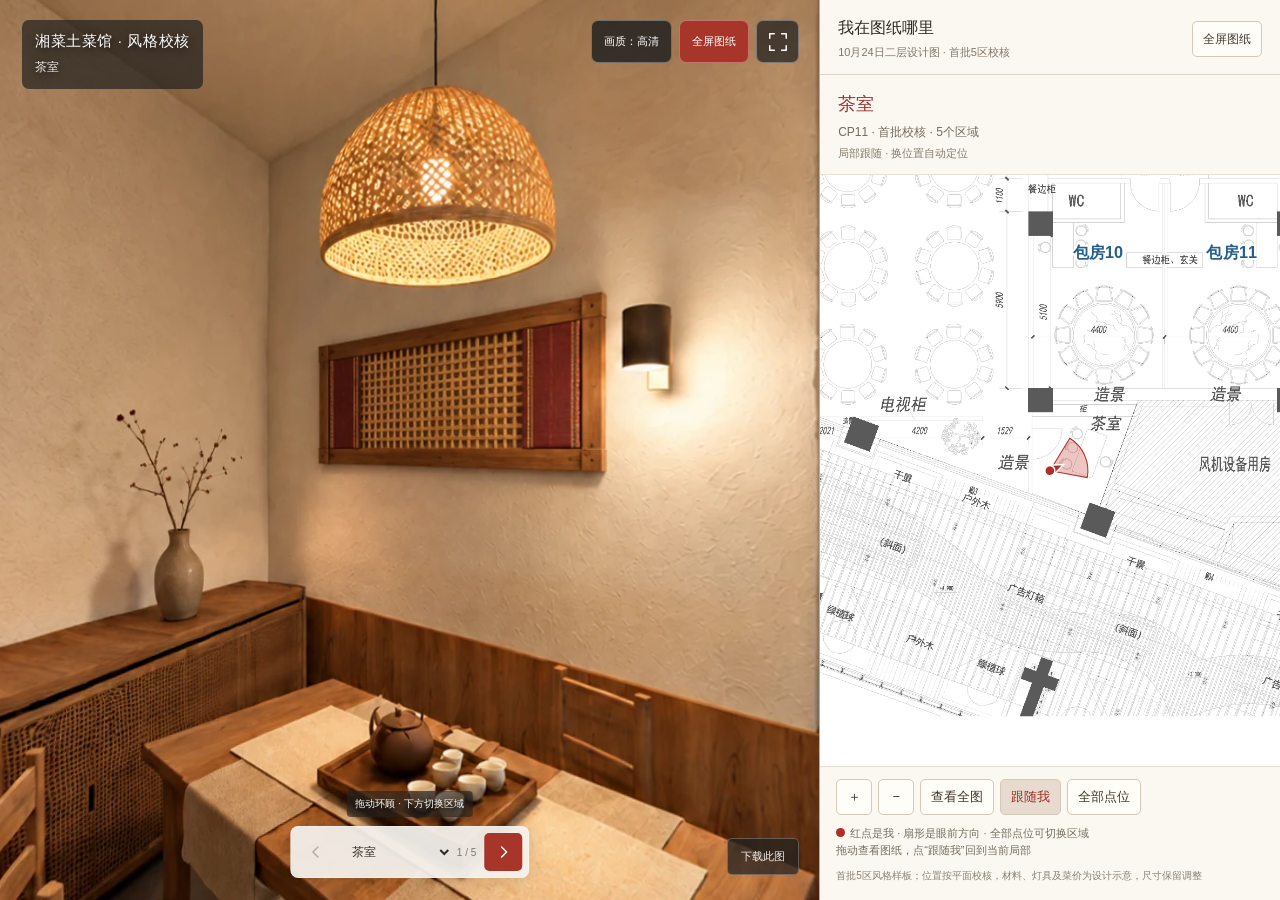
==== review/index.html @ b4fef915 "Add reviewed rustic canteen style previews with fixed plan location" ====
<!doctype html>
<html lang="zh-CN">
<head>
  <meta charset="utf-8">
  <meta name="viewport" content="width=device-width,initial-scale=1,viewport-fit=cover">
  <meta name="theme-color" content="#242321">
  <title>雄韬湘菜食堂 · 湘菜土菜馆 · 风格校核</title>
  <script>
    (function(){var id=new URLSearchParams(location.search).get('node')||'CP11';if(!/^(CP11|CP16|R04A|EL_WEST|WC_WASH)$/.test(id))id='CP11';var p=document.createElement('link');p.rel='preload';p.as='image';p.href='images-preview/'+id+'.webp?v=20261030style2';p.setAttribute('fetchpriority','high');document.head.appendChild(p)})();
  </script>
  <link rel="stylesheet" href="../styles.css?v=20261029review1">
  <link rel="stylesheet" href="../plan-ui.css?v=20261029review1">
</head>
<body>
  <main id="tour" aria-label="首批5个区域照片全景校核预览">
    <canvas id="panorama" tabindex="0" aria-label="拖动环顾全景，滚轮或双指缩放"></canvas>
    <img id="fallbackImage" alt="当前全景原图" hidden>
    <div id="hotspots" aria-label="全景位置"></div>
  </main>
  <header class="heading">
    <div><h1 id="tourTitle">湘菜土菜馆 · 风格校核</h1><p id="positionName">正在准备全景</p></div>
    <div class="header-actions">
      <button id="quality" class="text-button" type="button" aria-pressed="true">画质：高清</button>
      <button id="planToggle" class="text-button" type="button" aria-expanded="true" aria-controls="planPanel">全屏图纸</button>
      <button id="fullscreen" class="icon-button" type="button" aria-label="全屏查看" title="全屏查看"><svg viewBox="0 0 24 24" aria-hidden="true"><path d="M8 3H3v5m13-5h5v5M3 16v5h5m13-5v5h-5"/></svg></button>
    </div>
  </header>
  <nav id="positionBar" class="position-bar" aria-label="切换校核区域" hidden>
    <button id="previous" type="button" aria-label="上一区域"><svg viewBox="0 0 24 24" aria-hidden="true"><path d="m14 6-6 6 6 6"/></svg></button>
    <label class="position-select"><span class="sr-only">切换区域</span><select id="positions" aria-label="切换区域"></select></label>
    <span id="positionCount"></span>
    <button id="next" class="next-button" type="button" aria-label="下一区域"><svg viewBox="0 0 24 24" aria-hidden="true"><path d="m10 6 6 6-6 6"/></svg></button>
  </nav>
  <aside class="image-tools"><a id="download" href="#" download aria-disabled="true">下载此图</a></aside>
  <p id="help" class="help">拖动环顾 · 下方切换区域</p>
  <div id="status" class="status" role="status" aria-live="polite"><span id="statusText">正在读取第一张全景…</span><button id="retry" type="button" hidden>重试</button></div>
  <section id="planPanel" class="locator" aria-label="二层图纸与首批校核区域位置">
    <div class="locator-mobile-bar"><div><span>我在图纸哪里 · 二层</span><strong id="planMobileName">正在定位…</strong></div><button id="planMobileToggle" type="button" aria-expanded="false" aria-controls="planMap">展开图纸 ▴</button></div>
    <div class="locator-top"><div><strong>我在图纸哪里</strong><small>10月24日二层设计图 · 首批5区校核</small></div><div class="locator-actions"><button id="planExpand" type="button" aria-pressed="false">全屏图纸</button><button id="planClose" type="button" aria-label="返回全景" hidden>×</button></div></div>
    <div class="locator-current-box"><p id="planCurrent" class="locator-current" aria-live="polite">正在定位…</p><p id="planPointId" class="locator-point"></p><p id="planMode" class="locator-mode">局部跟随 · 换位置自动定位</p></div>
    <div class="locator-map"><svg id="planMap" role="group" aria-label="原二层图纸，红点为当前位置，扇形为观看方向"></svg></div>
    <div class="locator-bottom"><div class="locator-zoom"><button id="planPlus" type="button" aria-label="放大图纸比例">＋</button><button id="planMinus" type="button" aria-label="缩小图纸比例">−</button><button id="planReset" type="button">查看全图</button><button id="planLocate" type="button" aria-pressed="true">跟随我</button><button id="planAll" type="button" aria-pressed="false">全部点位</button></div><span class="locator-hint"><i aria-hidden="true"></i>红点是我 · 扇形是眼前方向 · 全部点位可切换区域<br>拖动查看图纸，点“跟随我”回到当前局部</span><p class="locator-note">首批5区风格样板；位置按平面校核，材料、灯具及菜价为设计示意，尺寸保留调整</p></div>
  </section>
  <script src="manifest.js?v=20261030style2"></script>
  <script src="../plan-data.js?v=20261029review1"></script>
  <script>
    ['image','background','plainImage'].forEach(function(key){if(window.PHOTO_TOUR_PLAN[key])window.PHOTO_TOUR_PLAN[key]='../'+window.PHOTO_TOUR_PLAN[key]});
  </script>
  <script src="../plan-ui.js?v=20261029review1"></script>
  <script src="../viewer.js?v=20261029review1"></script>
  <script>document.getElementById('tourTitle').textContent='湘菜土菜馆 · 风格校核';</script>
</body>
</html>
---- styles.css ----
:root{color-scheme:dark;font-family:"Microsoft YaHei","PingFang SC",sans-serif;color:#fff;background:#242321;font-synthesis:none}*{box-sizing:border-box}[hidden]{display:none!important}body{margin:0;overflow:hidden}button,a,select{-webkit-tap-highlight-color:transparent}button,select{font:inherit}button{cursor:pointer}button:focus-visible,a:focus-visible,select:focus-visible{outline:2px solid #f4cda0;outline-offset:4px}button:disabled{opacity:.32;cursor:default}#tour{position:fixed;inset:0;background:#242321}#panorama{width:100%;height:100%;display:block;touch-action:none;outline:none;cursor:grab}#panorama.dragging{cursor:grabbing}#fallbackImage{position:absolute;inset:0;width:100%;height:100%;object-fit:contain;background:#242321}#hotspots{position:absolute;inset:0;overflow:hidden;pointer-events:none}.hotspot{position:absolute;transform:translate(-50%,-50%);pointer-events:auto;padding:8px 12px;border:1px solid #ffffff50;border-radius:7px;color:#fff;background:#242321cc;box-shadow:0 2px 12px #0003;font-size:11px;line-height:1.6;white-space:nowrap}.hotspot:hover{background:#ac382b}.hotspot svg{display:block;width:26px;height:26px;margin:0 auto 2px;fill:none;stroke:currentColor;stroke-width:1.7;stroke-linecap:round;stroke-linejoin:round}.heading{position:fixed;top:max(20px,env(safe-area-inset-top));left:max(22px,env(safe-area-inset-left));right:max(22px,env(safe-area-inset-right));display:flex;align-items:flex-start;justify-content:space-between;gap:20px;pointer-events:none;text-shadow:0 2px 8px #000b}.heading>div{padding:10px 13px 12px;background:#242321b8;border-radius:7px;max-width:min(430px,calc(100vw - 95px))}.heading h1{font-size:15px;font-weight:500;line-height:1.5;margin:0;letter-spacing:.6px}.heading p{font-size:12px;line-height:1.65;margin:5px 0 0;color:#f2eeea}.icon-button{pointer-events:auto;display:grid;place-items:center;width:43px;height:43px;border:1px solid #ffffff50;border-radius:7px;color:#fff;background:#242321bd}.icon-button:hover{background:#4a4642}.icon-button svg{width:22px;height:22px;fill:none;stroke:currentColor;stroke-width:1.65;stroke-linecap:round;stroke-linejoin:round}.position-bar{position:fixed;bottom:max(22px,env(safe-area-inset-bottom));left:50%;transform:translateX(-50%);display:flex;gap:5px;align-items:center;padding:6px;border:1px solid #ffffff46;background:#f5f3eeed;color:#2b2825;border-radius:8px;box-shadow:0 3px 20px #0002;max-width:calc(100% - 28px)}.position-bar[hidden]{display:none}.position-bar button{flex:none;width:38px;height:38px;display:grid;place-items:center;border:0;border-radius:5px;color:#3b332f;background:transparent}.position-bar button:hover{background:#e6e0d8}.position-bar button.next-button{background:#a73529;color:#fff}.position-bar button.next-button:hover{background:#bb4335}.position-bar svg{width:20px;height:20px;fill:none;stroke:currentColor;stroke-width:1.8;stroke-linecap:round;stroke-linejoin:round}.position-select{max-width:340px;min-width:0}.position-select select{width:100%;max-width:340px;border:0;border-radius:3px;background:transparent;color:#302c27;font-size:12px;padding:9px 22px 9px 8px;cursor:pointer;outline-offset:0}.position-select option{background:#faf9f6;color:#302c27}#positionCount{font-size:10px;white-space:nowrap;color:#82786e;padding-right:3px}.image-tools{position:fixed;right:max(22px,env(safe-area-inset-right));bottom:max(25px,env(safe-area-inset-bottom));font-size:11px}.image-tools a{display:block;padding:10px 13px;border:1px solid #ffffff40;border-radius:5px;background:#242321bd;text-decoration:none;color:#f4efea}.image-tools a:hover{background:#4a4642}.image-tools a[aria-disabled=true]{pointer-events:none;opacity:.45}.help{position:fixed;bottom:83px;left:50%;transform:translateX(-50%);font-size:10px;line-height:1.6;white-space:nowrap;text-shadow:0 2px 5px #000;padding:5px 9px;background:#242321a6;border-radius:4px;pointer-events:none;margin:0}.single .help{bottom:max(26px,env(safe-area-inset-bottom))}.status{position:fixed;left:50%;top:50%;transform:translate(-50%,-50%);max-width:calc(100% - 38px);min-width:210px;padding:17px 20px;border:1px solid #ffffff35;border-radius:7px;background:#242321ed;box-shadow:0 4px 22px #0003;text-align:center;font-size:12px;line-height:1.85}.status[hidden]{display:none}.status button{display:block;margin:11px auto 0;padding:7px 22px;border:1px solid #ffffff55;border-radius:4px;background:#a73529;color:#fff;font-size:12px}.status button[hidden]{display:none}.sr-only{position:absolute;width:1px;height:1px;overflow:hidden;clip:rect(0,0,0,0);white-space:nowrap}@media(max-width:650px){.heading{top:max(13px,env(safe-area-inset-top));left:13px;right:13px;gap:10px}.heading>div{padding:9px 11px}.heading h1{font-size:13px}.heading p{font-size:11px}.icon-button{width:38px;height:38px}.position-bar{bottom:max(16px,env(safe-area-inset-bottom));gap:1px;padding:4px;width:max-content;max-width:calc(100% - 24px)}.position-bar button{width:34px;height:36px}.position-select select{font-size:11px;max-width:220px;padding-left:5px}.position-select{max-width:calc(100vw - 147px)}#positionCount{font-size:9px}.help{bottom:77px;font-size:9px}.image-tools{right:13px;bottom:78px;font-size:10px}.image-tools a{padding:7px 9px}.single .image-tools{bottom:max(17px,env(safe-area-inset-bottom))}.single .help{bottom:max(21px,env(safe-area-inset-bottom));left:13px;transform:none;max-width:calc(100vw - 112px);white-space:normal}.hotspot{font-size:10px;padding:6px 9px}.hotspot svg{width:23px;height:23px}.status{font-size:11px}}
:root #status.is-notice{top:auto;bottom:90px;transform:translateX(-50%);min-width:0;max-width:min(420px,calc(100% - 28px));padding:8px 12px;font-size:11px;line-height:1.6;box-shadow:0 2px 12px #0002}#status.is-notice button{display:inline-block;margin:4px 0 0 8px;padding:4px 10px;font-size:10px}#status.is-notice button[hidden]{display:none}
---- plan-ui.css ----
:root{--plan-width:clamp(420px,36vw,620px);--plan-mobile-height:64px}
.header-actions{display:flex;align-items:center;gap:7px;pointer-events:auto;flex-wrap:wrap;justify-content:flex-end}.text-button{min-height:43px;padding:9px 12px;font-size:11px;border:1px solid #ffffff50;border-radius:7px;background:#242321d9;color:#fff;white-space:nowrap}.text-button:hover,.text-button[aria-expanded=true]{background:#a73529}.heading>.header-actions{padding:0;background:none;text-shadow:none;border-radius:0;max-width:none}
.fixed-plan #tour{right:var(--plan-width)}.fixed-plan .heading{right:calc(var(--plan-width) + 20px)}.fixed-plan .position-bar,.fixed-plan .help,.fixed-plan #status{left:calc((100vw - var(--plan-width))/2)}.fixed-plan .image-tools{right:calc(var(--plan-width) + 20px)}.fixed-plan .position-bar{max-width:calc(100vw - var(--plan-width) - 32px)}
.locator{position:fixed;inset:0 0 0 auto;width:var(--plan-width);z-index:5;display:flex;flex-direction:column;background:#faf8f1;color:#302c25;border-left:1px solid #b7ad9f;box-shadow:-2px 0 20px #0002;overflow:hidden}.locator button{border:1px solid #d3c9b8;background:#fffdf8;color:#40392d;border-radius:5px;font-size:12px;padding:8px 10px;min-height:36px;cursor:pointer}.locator button:hover{background:#eee5d7}.locator button[aria-pressed=true]{background:#e7dace;color:#9d3028}.locator-top{display:flex;justify-content:space-between;align-items:center;gap:10px;padding:18px 18px 13px;border-bottom:1px solid #ddd5c8}.locator-top strong{font-size:16px;font-weight:600}.locator-top small{display:block;font-size:11px;line-height:1.5;color:#817568;margin-top:5px}.locator-actions{display:flex;align-items:center;gap:5px}.locator #planClose{font-size:22px;line-height:1;padding:5px 10px}.locator-current-box{padding:16px 18px 13px;border-bottom:1px solid #e9e1d5}.locator-current{font-size:18px;font-weight:600;line-height:1.5;margin:0;color:#9d3028}.locator-point{font-size:12px;color:#756a5c;margin:5px 0 0;line-height:1.5}.locator-mode{font-size:11px;color:#84796b;margin:5px 0 0}.locator-map{flex:1;min-height:100px;background:#fff;overflow:hidden}.locator-map svg{width:100%;height:100%;display:block;touch-action:none;cursor:grab;user-select:none}.locator-map circle[role=button]{cursor:pointer}.locator-map circle[role=button]:hover{fill:#bb332a;stroke:#77251d}.locator-bottom{padding:12px 16px 16px;border-top:1px solid #e6ded2}.locator-zoom{display:flex;flex-wrap:wrap;gap:6px}.locator-zoom button{font-size:13px;min-width:36px}.locator-hint{display:block;margin-top:10px;font-size:11px;line-height:1.6;color:#756d5f}.locator-hint i{display:inline-block;width:9px;height:9px;border-radius:50%;background:#b12d28;margin-right:5px}.locator-note{font-size:10px;line-height:1.7;margin:7px 0 0;color:#8b8173}.locator.enlarged{inset:0;width:100vw;z-index:8}.locator.enlarged .locator-current-box{padding-top:10px;padding-bottom:10px}.locator.enlarged .locator-bottom{display:flex;align-items:center;justify-content:space-between;gap:15px}.locator.enlarged .locator-hint{margin-top:0}.locator.enlarged .locator-note{display:none}.locator-mobile-bar{display:none}
@media(min-width:980px) and (max-width:1150px){.fixed-plan .heading{gap:8px;left:15px;right:calc(var(--plan-width) + 15px)}.heading h1{font-size:13px}.heading p{font-size:11px}.header-actions{gap:5px}.text-button{padding:8px;font-size:10px}.heading>div{padding:9px 10px}.position-select select{max-width:200px}}
@media(max-width:979px){
  :root{--plan-mobile-height:64px}.fixed-plan.plan-open{--plan-mobile-height:clamp(290px,45dvh,480px)}
  .fixed-plan #tour{right:0;bottom:var(--plan-mobile-height)}.fixed-plan .heading{right:13px;left:13px;gap:8px;top:max(13px,env(safe-area-inset-top))}.fixed-plan .position-bar{left:50%;max-width:calc(100vw - 24px);bottom:calc(var(--plan-mobile-height) + 10px)}.fixed-plan .help{left:50%;bottom:calc(var(--plan-mobile-height) + 67px)}.fixed-plan #status{left:50%;top:calc((100dvh - var(--plan-mobile-height))/2)}.fixed-plan #status.is-notice{top:auto;bottom:calc(var(--plan-mobile-height) + 69px)}.fixed-plan .image-tools{right:13px;bottom:calc(var(--plan-mobile-height) + 69px)}.fixed-plan .image-tools a{padding:7px 9px;font-size:10px}.fixed-plan .help{display:none}.fixed-plan .heading>div{max-width:calc(100vw - 200px);min-width:0;padding:9px 10px}.fixed-plan .heading>.header-actions{max-width:180px;min-width:0;padding:0}.heading h1{font-size:13px}.heading p{font-size:11px}.header-actions{gap:5px}.text-button{min-height:35px;padding:7px 8px;font-size:10px}.header-actions .icon-button{width:35px;height:35px}
  .locator{inset:auto 0 0;width:100vw;height:var(--plan-mobile-height);border-left:0;border-top:1px solid #b7ad9f;box-shadow:0 -2px 15px #0002;padding-bottom:env(safe-area-inset-bottom)}.locator.enlarged{inset:auto 0 0;width:100vw;height:var(--plan-mobile-height);z-index:5}.locator-mobile-bar{display:flex;align-items:center;justify-content:space-between;gap:10px;flex:none;min-height:63px;padding:9px 13px}.locator-mobile-bar>div{min-width:0}.locator-mobile-bar span{display:block;font-size:10px;color:#83786b;margin-bottom:3px}.locator-mobile-bar strong{display:block;font-size:13px;color:#9d3028;line-height:1.4;white-space:nowrap;overflow:hidden;text-overflow:ellipsis}.locator-mobile-bar button{flex:none;font-size:12px;border-color:#b33a2d;color:#9d3028;background:#f9ede5;min-height:36px}.locator:not(.enlarged) .locator-top,.locator:not(.enlarged) .locator-current-box,.locator:not(.enlarged) .locator-map,.locator:not(.enlarged) .locator-bottom{display:none}.locator.enlarged .locator-top{display:none}.locator.enlarged .locator-current-box{padding:0 13px 7px}.locator-current{display:none}.locator-point{display:inline;font-size:11px;margin:0}.locator-mode{display:inline;font-size:10px;margin-left:8px}.locator.enlarged .locator-bottom{display:block;padding:7px 12px 8px}.locator-zoom{gap:5px}.locator-zoom button{min-height:32px;padding:5px 8px;font-size:11px;min-width:31px}.locator-hint{font-size:9px;line-height:1.5;margin-top:6px!important}.locator-note{display:none}
}
@media(max-width:430px){.fixed-plan .heading>div{max-width:calc(100vw - 190px)}.fixed-plan .heading>.header-actions{max-width:166px}.fixed-plan .heading h1{font-size:12px}.fixed-plan .heading p{font-size:10px}.locator-mode{display:none}}
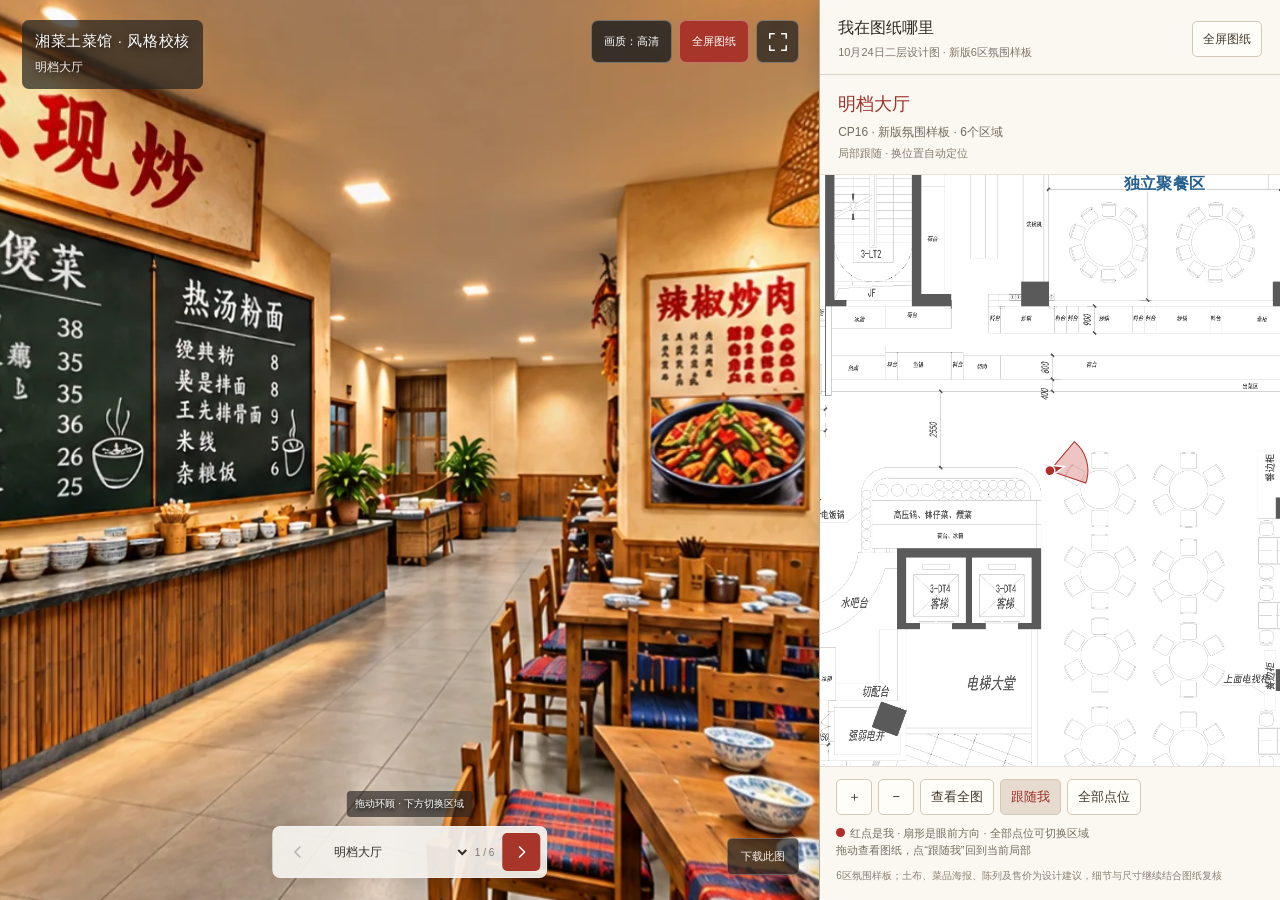
==== commit dcb9892b: "Refine Hunan canteen atmosphere with homespun cloth, food identity and retail preview" ====
--- a/review/index.html
+++ b/review/index.html
@@ -6,13 +6,13 @@
   <meta name="theme-color" content="#242321">
   <title>雄韬湘菜食堂 · 湘菜土菜馆 · 风格校核</title>
   <script>
-    (function(){var id=new URLSearchParams(location.search).get('node')||'CP11';if(!/^(CP11|CP16|R04A|EL_WEST|WC_WASH)$/.test(id))id='CP11';var p=document.createElement('link');p.rel='preload';p.as='image';p.href='images-preview/'+id+'.webp?v=20261030style2';p.setAttribute('fetchpriority','high');document.head.appendChild(p)})();
+    (function(){var id=new URLSearchParams(location.search).get('node')||'CP16';if(!/^(CP16|CP13|R04A|CP11|EL_WEST|WC_WASH)$/.test(id))id='CP16';var p=document.createElement('link');p.rel='preload';p.as='image';p.href='images-preview/'+id+'.webp?v=20261030style4';p.setAttribute('fetchpriority','high');document.head.appendChild(p)})();
   </script>
   <link rel="stylesheet" href="../styles.css?v=20261029review1">
   <link rel="stylesheet" href="../plan-ui.css?v=20261029review1">
 </head>
 <body>
-  <main id="tour" aria-label="首批5个区域照片全景校核预览">
+  <main id="tour" aria-label="新版6个区域照片全景氛围样板">
     <canvas id="panorama" tabindex="0" aria-label="拖动环顾全景，滚轮或双指缩放"></canvas>
     <img id="fallbackImage" alt="当前全景原图" hidden>
     <div id="hotspots" aria-label="全景位置"></div>
@@ -36,12 +36,12 @@
   <div id="status" class="status" role="status" aria-live="polite"><span id="statusText">正在读取第一张全景…</span><button id="retry" type="button" hidden>重试</button></div>
   <section id="planPanel" class="locator" aria-label="二层图纸与首批校核区域位置">
     <div class="locator-mobile-bar"><div><span>我在图纸哪里 · 二层</span><strong id="planMobileName">正在定位…</strong></div><button id="planMobileToggle" type="button" aria-expanded="false" aria-controls="planMap">展开图纸 ▴</button></div>
-    <div class="locator-top"><div><strong>我在图纸哪里</strong><small>10月24日二层设计图 · 首批5区校核</small></div><div class="locator-actions"><button id="planExpand" type="button" aria-pressed="false">全屏图纸</button><button id="planClose" type="button" aria-label="返回全景" hidden>×</button></div></div>
+    <div class="locator-top"><div><strong>我在图纸哪里</strong><small>10月24日二层设计图 · 新版6区氛围样板</small></div><div class="locator-actions"><button id="planExpand" type="button" aria-pressed="false">全屏图纸</button><button id="planClose" type="button" aria-label="返回全景" hidden>×</button></div></div>
     <div class="locator-current-box"><p id="planCurrent" class="locator-current" aria-live="polite">正在定位…</p><p id="planPointId" class="locator-point"></p><p id="planMode" class="locator-mode">局部跟随 · 换位置自动定位</p></div>
     <div class="locator-map"><svg id="planMap" role="group" aria-label="原二层图纸，红点为当前位置，扇形为观看方向"></svg></div>
-    <div class="locator-bottom"><div class="locator-zoom"><button id="planPlus" type="button" aria-label="放大图纸比例">＋</button><button id="planMinus" type="button" aria-label="缩小图纸比例">−</button><button id="planReset" type="button">查看全图</button><button id="planLocate" type="button" aria-pressed="true">跟随我</button><button id="planAll" type="button" aria-pressed="false">全部点位</button></div><span class="locator-hint"><i aria-hidden="true"></i>红点是我 · 扇形是眼前方向 · 全部点位可切换区域<br>拖动查看图纸，点“跟随我”回到当前局部</span><p class="locator-note">首批5区风格样板；位置按平面校核，材料、灯具及菜价为设计示意，尺寸保留调整</p></div>
+    <div class="locator-bottom"><div class="locator-zoom"><button id="planPlus" type="button" aria-label="放大图纸比例">＋</button><button id="planMinus" type="button" aria-label="缩小图纸比例">−</button><button id="planReset" type="button">查看全图</button><button id="planLocate" type="button" aria-pressed="true">跟随我</button><button id="planAll" type="button" aria-pressed="false">全部点位</button></div><span class="locator-hint"><i aria-hidden="true"></i>红点是我 · 扇形是眼前方向 · 全部点位可切换区域<br>拖动查看图纸，点“跟随我”回到当前局部</span><p class="locator-note">6区氛围样板；土布、菜品海报、陈列及售价为设计建议，细节与尺寸继续结合图纸复核</p></div>
   </section>
-  <script src="manifest.js?v=20261030style2"></script>
+  <script src="manifest.js?v=20261030style4"></script>
   <script src="../plan-data.js?v=20261029review1"></script>
   <script>
     ['image','background','plainImage'].forEach(function(key){if(window.PHOTO_TOUR_PLAN[key])window.PHOTO_TOUR_PLAN[key]='../'+window.PHOTO_TOUR_PLAN[key]});
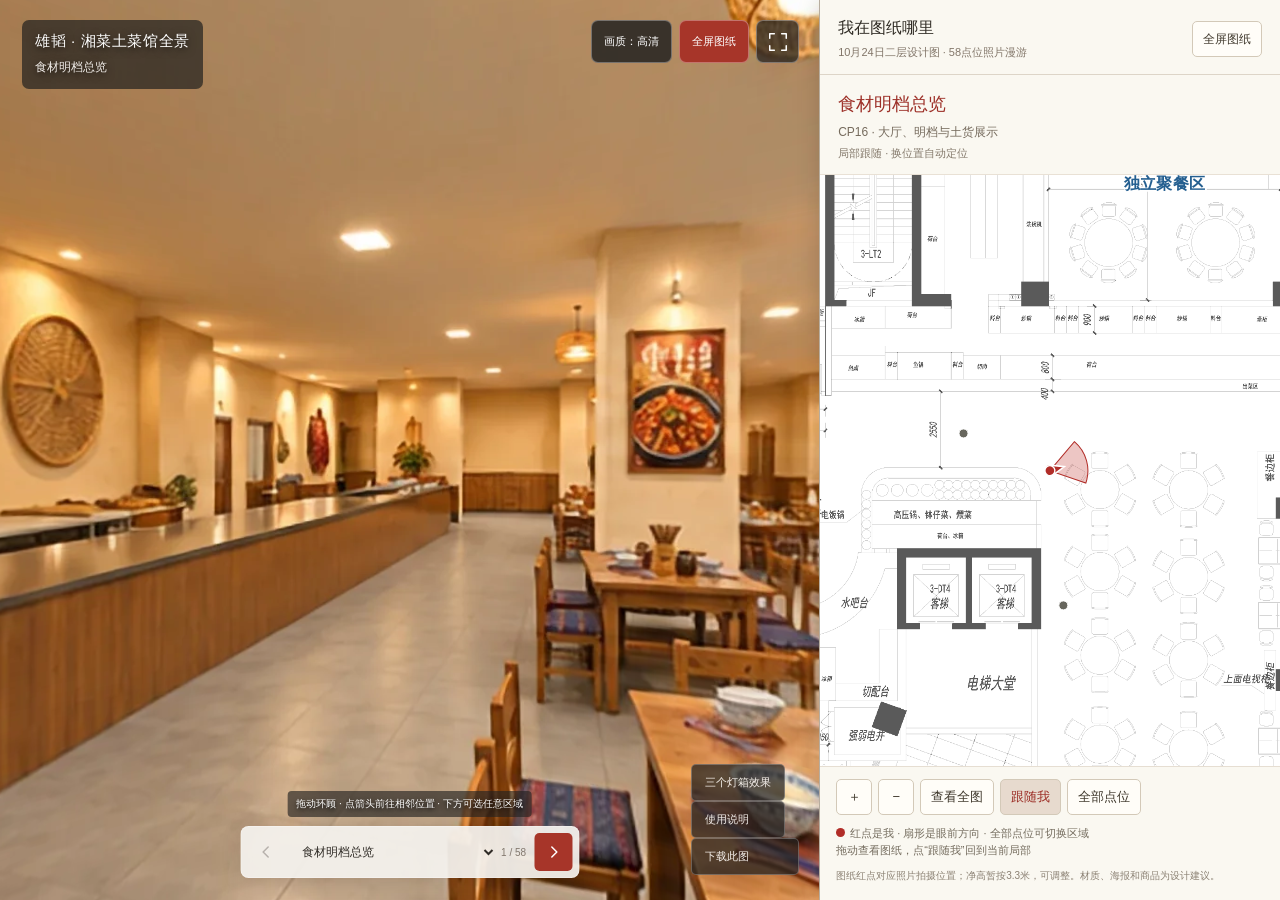
==== commit 58d38f2c: "Complete 58-point rustic Hunan photo walkthrough with CAD locator and lightboxes" ====
--- a/review/index.html
+++ b/review/index.html
@@ -4,50 +4,48 @@
   <meta charset="utf-8">
   <meta name="viewport" content="width=device-width,initial-scale=1,viewport-fit=cover">
   <meta name="theme-color" content="#242321">
-  <title>雄韬湘菜食堂 · 湘菜土菜馆 · 风格校核</title>
+  <title>雄韬湘菜土菜馆 · 全景设计预览</title>
   <script>
-    (function(){var id=new URLSearchParams(location.search).get('node')||'CP16';if(!/^(CP16|CP13|R04A|CP11|EL_WEST|WC_WASH)$/.test(id))id='CP16';var p=document.createElement('link');p.rel='preload';p.as='image';p.href='images-preview/'+id+'.webp?v=20261030style4';p.setAttribute('fetchpriority','high');document.head.appendChild(p)})();
+    (function(){var id=new URLSearchParams(location.search).get('node')||'CP16';if(!["CP16","CP01","CP14","CP09","CP15","CP08","CP07","CP13","CP06","CP03","CP12","CP10","TV_CENTRAL_VIEW","TV_SOUTH_VIEW","CP11","TEA_B","R01D","R01A","R01B","R02D","R02A","R02B","R03D","R03A","R03B","R04D","R04A","R04B","R05D","R05A","R05B","R06D","R06A","R06B","R07D","R07A","R07B","R08D","R08A","R08B","R09D","R09A","R09B","R10D","R10A","R10B","R11D","R11A","R11B","COR_EAST_A","COR_EAST_B","EL_EAST","EL_WEST","EL_SERVICE","WC_WASH","WC_ACCESS","WC_MEN","WC_WOMEN"].includes(id))id='CP16';var p=document.createElement('link');p.rel='preload';p.as='image';p.href='../images-v5/preview/'+id+'.webp?v=20261101v5';p.setAttribute('fetchpriority','high');document.head.appendChild(p)})();
   </script>
-  <link rel="stylesheet" href="../styles.css?v=20261029review1">
-  <link rel="stylesheet" href="../plan-ui.css?v=20261029review1">
+  <link rel="stylesheet" href="../styles.css?v=20261101v5">
+  <link rel="stylesheet" href="../plan-ui.css?v=20261101v5">
 </head>
 <body>
-  <main id="tour" aria-label="新版6个区域照片全景氛围样板">
+  <main id="tour" aria-label="58个点位照片全景设计预览">
     <canvas id="panorama" tabindex="0" aria-label="拖动环顾全景，滚轮或双指缩放"></canvas>
     <img id="fallbackImage" alt="当前全景原图" hidden>
     <div id="hotspots" aria-label="全景位置"></div>
   </main>
   <header class="heading">
-    <div><h1 id="tourTitle">湘菜土菜馆 · 风格校核</h1><p id="positionName">正在准备全景</p></div>
+    <div><h1 id="tourTitle">雄韬 · 湘菜土菜馆全景</h1><p id="positionName">正在准备全景</p></div>
     <div class="header-actions">
       <button id="quality" class="text-button" type="button" aria-pressed="true">画质：高清</button>
       <button id="planToggle" class="text-button" type="button" aria-expanded="true" aria-controls="planPanel">全屏图纸</button>
       <button id="fullscreen" class="icon-button" type="button" aria-label="全屏查看" title="全屏查看"><svg viewBox="0 0 24 24" aria-hidden="true"><path d="M8 3H3v5m13-5h5v5M3 16v5h5m13-5v5h-5"/></svg></button>
     </div>
   </header>
-  <nav id="positionBar" class="position-bar" aria-label="切换校核区域" hidden>
+  <nav id="positionBar" class="position-bar" aria-label="切换全景区域" hidden>
     <button id="previous" type="button" aria-label="上一区域"><svg viewBox="0 0 24 24" aria-hidden="true"><path d="m14 6-6 6 6 6"/></svg></button>
     <label class="position-select"><span class="sr-only">切换区域</span><select id="positions" aria-label="切换区域"></select></label>
     <span id="positionCount"></span>
     <button id="next" class="next-button" type="button" aria-label="下一区域"><svg viewBox="0 0 24 24" aria-hidden="true"><path d="m10 6 6 6-6 6"/></svg></button>
   </nav>
-  <aside class="image-tools"><a id="download" href="#" download aria-disabled="true">下载此图</a></aside>
-  <p id="help" class="help">拖动环顾 · 下方切换区域</p>
+  <aside class="image-tools"><a href="../lightboxes.html" style="margin-right:14px">三个灯箱效果</a><a href="../guide.html" style="margin-right:14px">使用说明</a><a id="download" href="#" download aria-disabled="true">下载此图</a></aside>
+  <p id="help" class="help">拖动环顾 · 点箭头前往相邻位置 · 下方可选任意区域</p>
   <div id="status" class="status" role="status" aria-live="polite"><span id="statusText">正在读取第一张全景…</span><button id="retry" type="button" hidden>重试</button></div>
-  <section id="planPanel" class="locator" aria-label="二层图纸与首批校核区域位置">
+  <section id="planPanel" class="locator" aria-label="二层图纸与当前位置">
     <div class="locator-mobile-bar"><div><span>我在图纸哪里 · 二层</span><strong id="planMobileName">正在定位…</strong></div><button id="planMobileToggle" type="button" aria-expanded="false" aria-controls="planMap">展开图纸 ▴</button></div>
-    <div class="locator-top"><div><strong>我在图纸哪里</strong><small>10月24日二层设计图 · 新版6区氛围样板</small></div><div class="locator-actions"><button id="planExpand" type="button" aria-pressed="false">全屏图纸</button><button id="planClose" type="button" aria-label="返回全景" hidden>×</button></div></div>
+    <div class="locator-top"><div><strong>我在图纸哪里</strong><small>10月24日二层设计图 · 58点位照片漫游</small></div><div class="locator-actions"><button id="planExpand" type="button" aria-pressed="false">全屏图纸</button><button id="planClose" type="button" aria-label="返回全景" hidden>×</button></div></div>
     <div class="locator-current-box"><p id="planCurrent" class="locator-current" aria-live="polite">正在定位…</p><p id="planPointId" class="locator-point"></p><p id="planMode" class="locator-mode">局部跟随 · 换位置自动定位</p></div>
     <div class="locator-map"><svg id="planMap" role="group" aria-label="原二层图纸，红点为当前位置，扇形为观看方向"></svg></div>
-    <div class="locator-bottom"><div class="locator-zoom"><button id="planPlus" type="button" aria-label="放大图纸比例">＋</button><button id="planMinus" type="button" aria-label="缩小图纸比例">−</button><button id="planReset" type="button">查看全图</button><button id="planLocate" type="button" aria-pressed="true">跟随我</button><button id="planAll" type="button" aria-pressed="false">全部点位</button></div><span class="locator-hint"><i aria-hidden="true"></i>红点是我 · 扇形是眼前方向 · 全部点位可切换区域<br>拖动查看图纸，点“跟随我”回到当前局部</span><p class="locator-note">6区氛围样板；土布、菜品海报、陈列及售价为设计建议，细节与尺寸继续结合图纸复核</p></div>
+    <div class="locator-bottom"><div class="locator-zoom"><button id="planPlus" type="button" aria-label="放大图纸比例">＋</button><button id="planMinus" type="button" aria-label="缩小图纸比例">−</button><button id="planReset" type="button">查看全图</button><button id="planLocate" type="button" aria-pressed="true">跟随我</button><button id="planAll" type="button" aria-pressed="false">全部点位</button></div><span class="locator-hint"><i aria-hidden="true"></i>红点是我 · 扇形是眼前方向 · 全部点位可切换区域<br>拖动查看图纸，点“跟随我”回到当前局部</span><p class="locator-note">图纸红点对应照片拍摄位置；净高暂按3.3米，可调整。材质、海报和商品为设计建议。</p></div>
   </section>
-  <script src="manifest.js?v=20261030style4"></script>
-  <script src="../plan-data.js?v=20261029review1"></script>
-  <script>
-    ['image','background','plainImage'].forEach(function(key){if(window.PHOTO_TOUR_PLAN[key])window.PHOTO_TOUR_PLAN[key]='../'+window.PHOTO_TOUR_PLAN[key]});
-  </script>
-  <script src="../plan-ui.js?v=20261029review1"></script>
-  <script src="../viewer.js?v=20261029review1"></script>
-  <script>document.getElementById('tourTitle').textContent='湘菜土菜馆 · 风格校核';</script>
+  <script src="manifest.js?v=20261101v5"></script>
+  <script src="../plan-data.js?v=20261101v5"></script>
+  <script>['image','background','plainImage'].forEach(function(k){if(window.PHOTO_TOUR_PLAN[k])window.PHOTO_TOUR_PLAN[k]='../'+window.PHOTO_TOUR_PLAN[k]})</script>
+  <script src="../plan-ui.js?v=20261101v5"></script>
+  <script src="../viewer.js?v=20261101v5"></script>
+  <script>document.getElementById('tourTitle').textContent='雄韬 · 湘菜土菜馆全景';</script>
 </body>
 </html>
